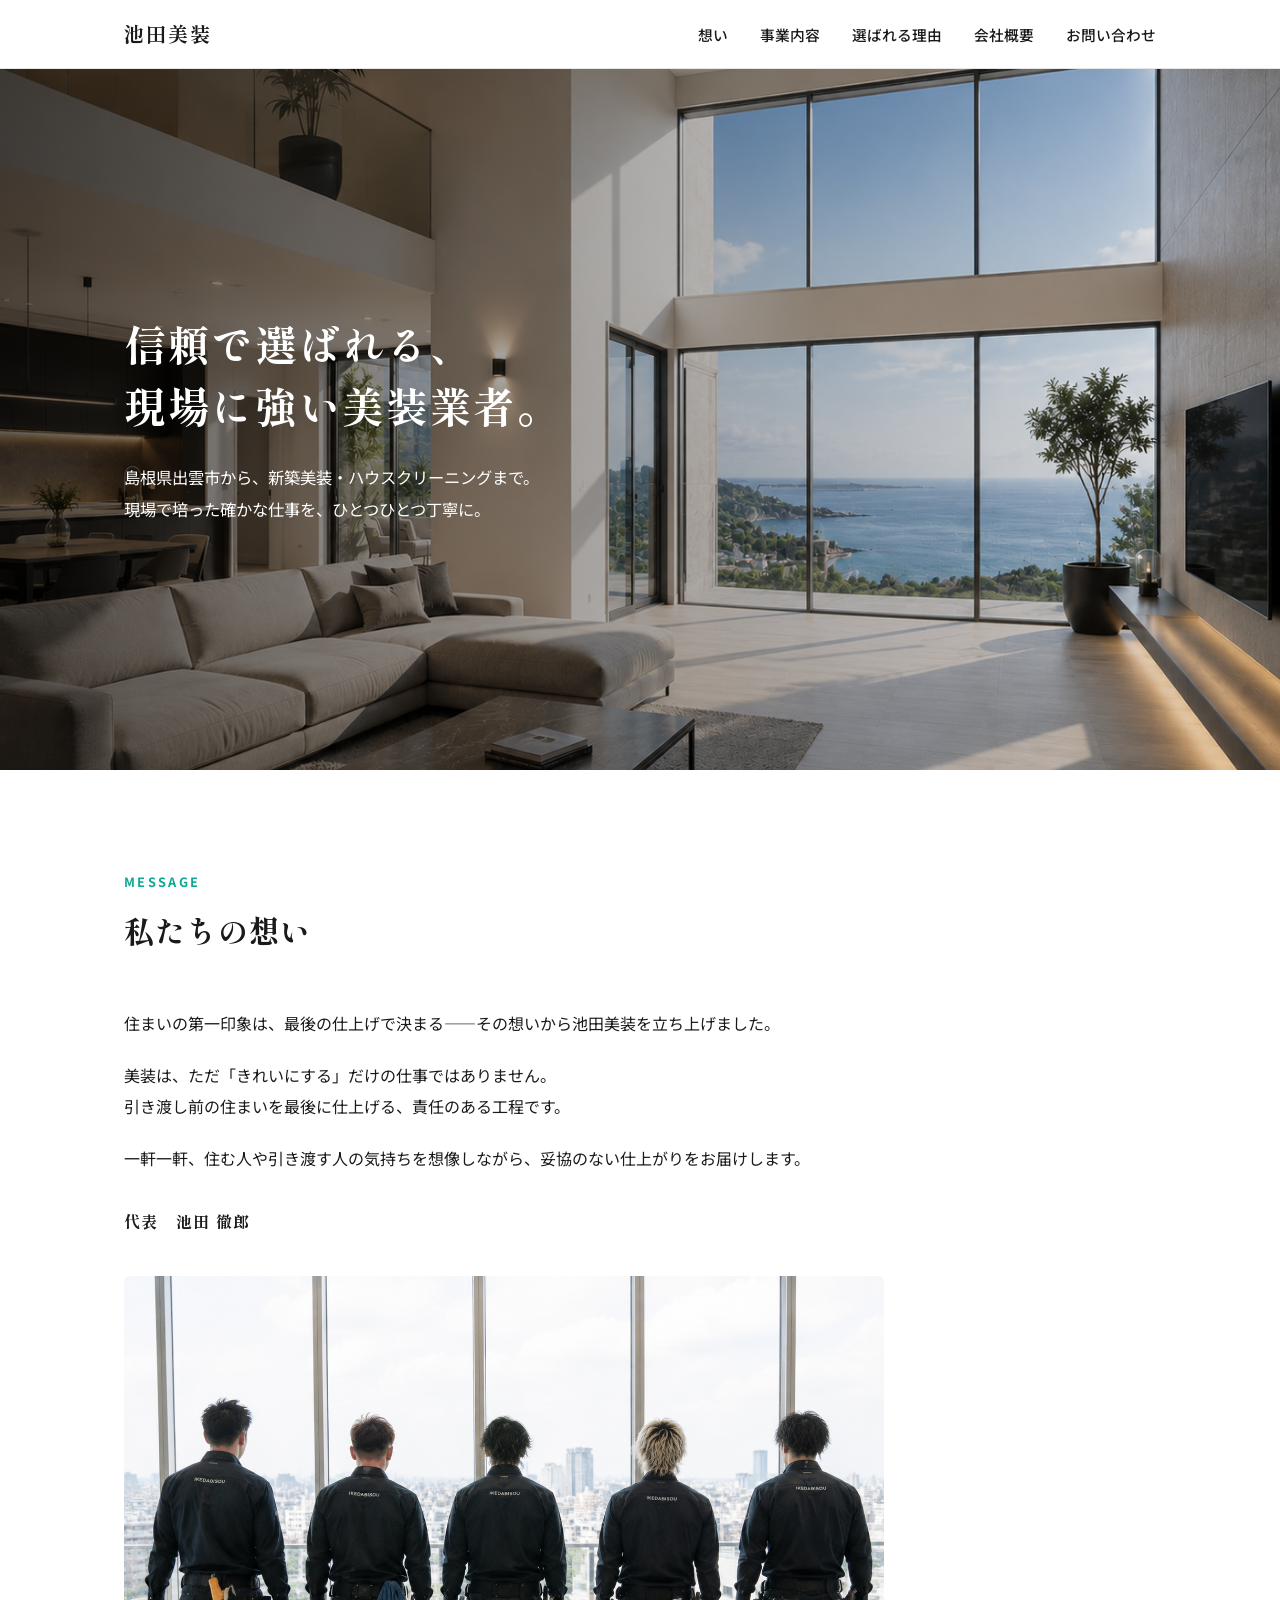
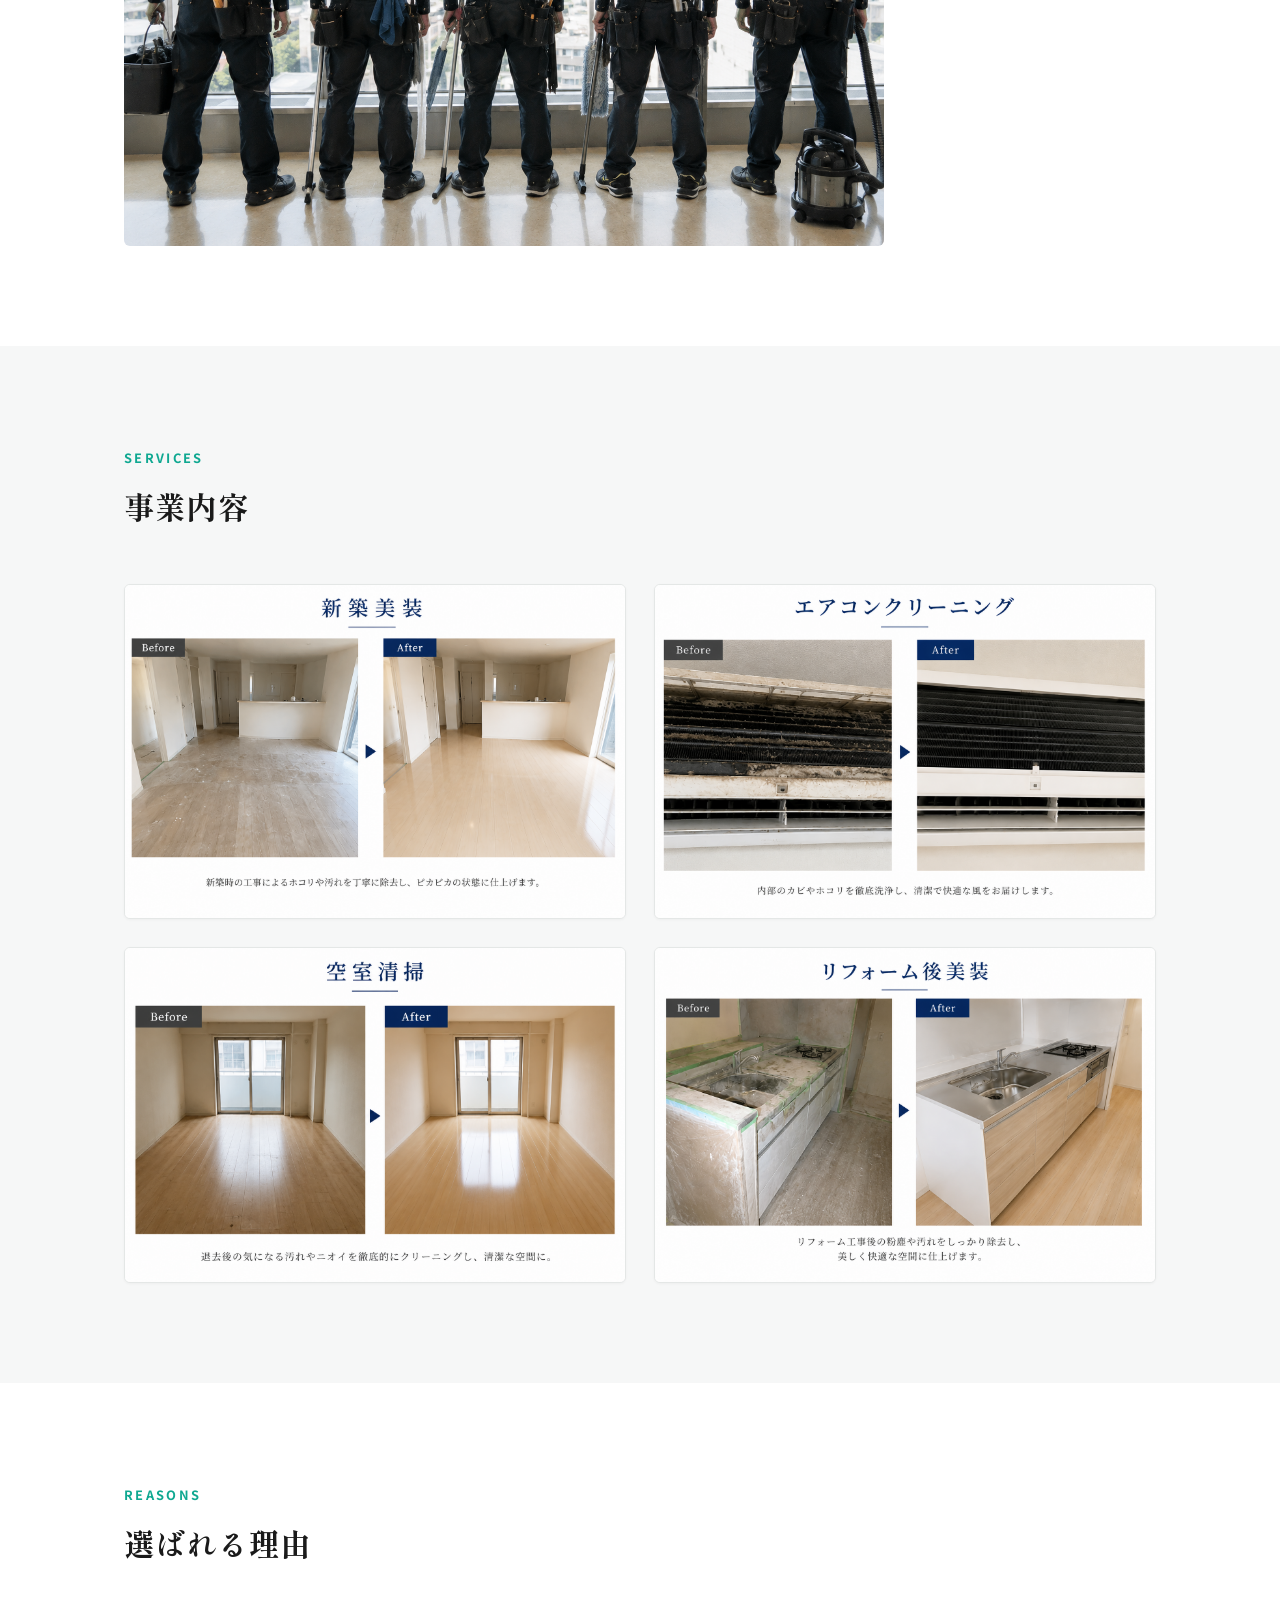
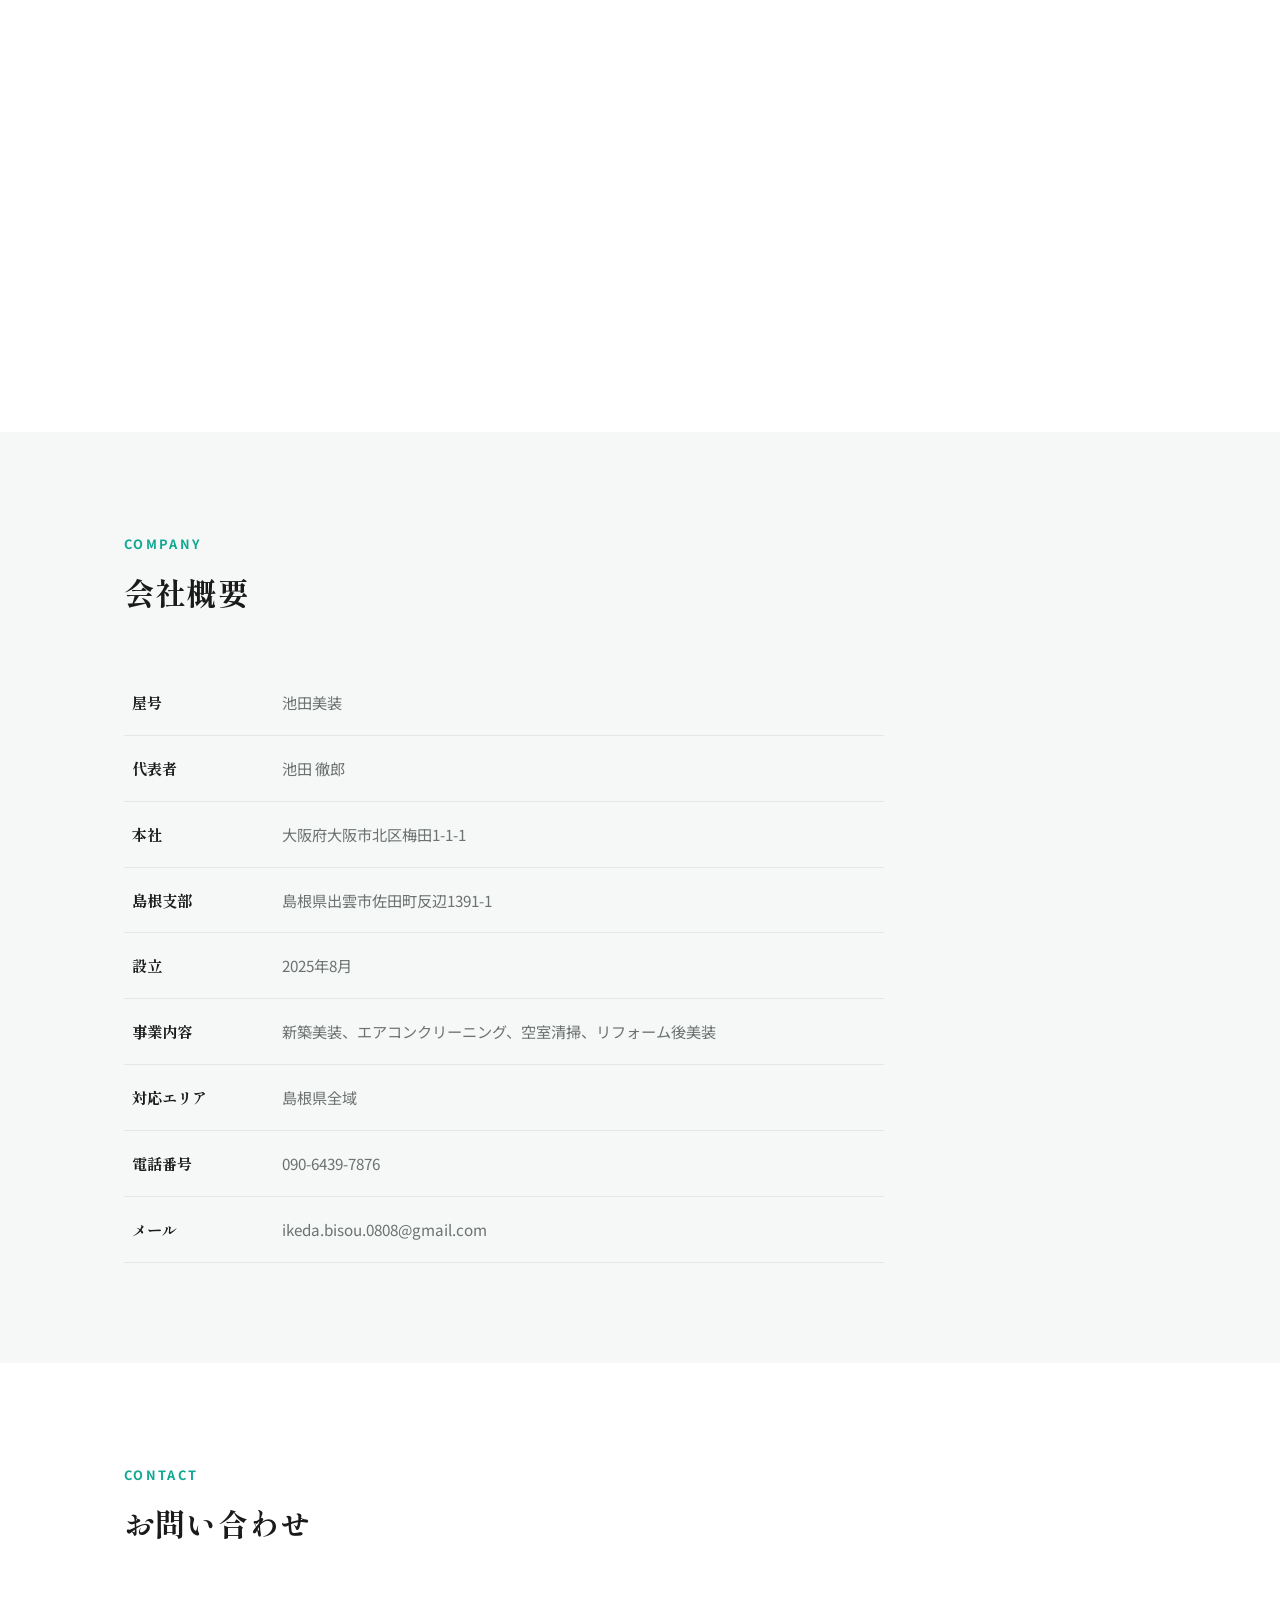
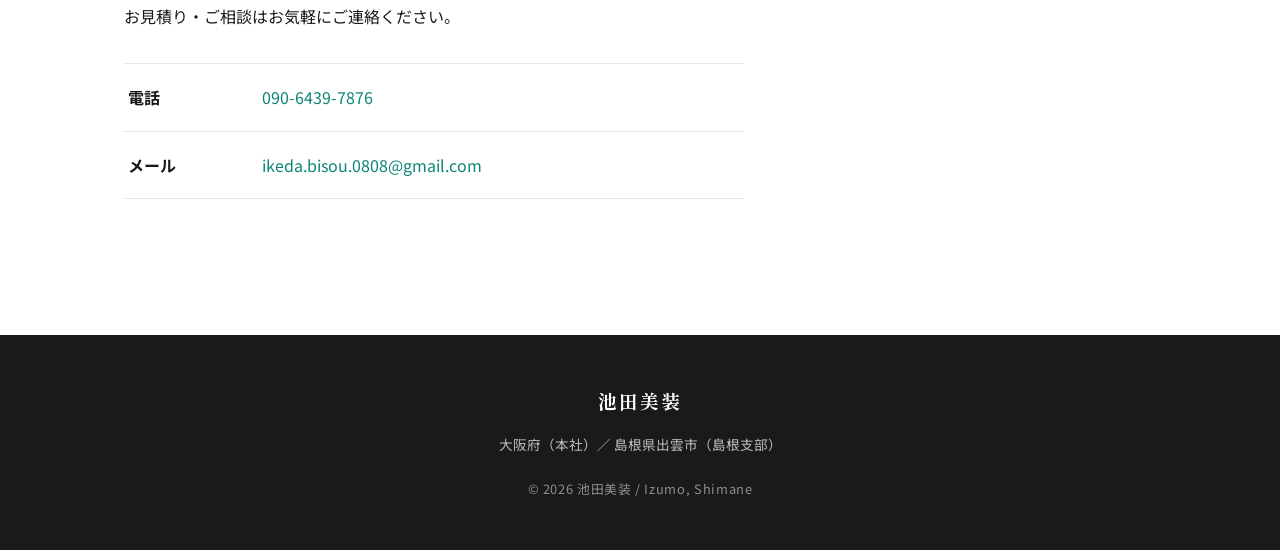
==== index.html @ 2b8f756f "池田美装 コーポレートサイト 初回公開版" ====
<!DOCTYPE html>
<html lang="ja">
<head>
  <meta charset="UTF-8" />
  <meta name="viewport" content="width=device-width, initial-scale=1.0" />
  <title>池田美装｜信頼で選ばれる、現場に強い美装業者</title>
  <meta name="description" content="池田美装（大阪本社／島根支部）。新築美装・ハウスクリーニングまで、現場で培った確かな仕事を丁寧にお届けします。" />

  <!-- Google Fonts: Noto Sans JP -->
  <link rel="preconnect" href="https://fonts.googleapis.com" />
  <link rel="preconnect" href="https://fonts.gstatic.com" crossorigin />
  <link href="https://fonts.googleapis.com/css2?family=Noto+Sans+JP:wght@400;500;700&family=Shippori+Mincho:wght@500;700;800&display=swap" rel="stylesheet" />

  <link rel="stylesheet" href="css/style.css" />
</head>
<body>

  <!-- ① ヘッダー（固定ナビ） -->
  <header class="site-header" id="top">
    <div class="container header-inner">
      <!-- ロゴ：ロゴ画像があれば <img src="assets/logo.svg" alt="池田美装"> に差し替え【要差し替え】 -->
      <a href="#top" class="logo">池田美装</a>

      <nav class="nav" id="nav">
        <ul>
          <li><a href="#message">想い</a></li>
          <li><a href="#services">事業内容</a></li>
          <li><a href="#reasons">選ばれる理由</a></li>
          <li><a href="#company">会社概要</a></li>
          <li><a href="#contact">お問い合わせ</a></li>
        </ul>
      </nav>

      <button class="hamburger" id="hamburger" aria-label="メニューを開く" aria-expanded="false" aria-controls="nav">
        <span></span><span></span><span></span>
      </button>
    </div>
  </header>

  <main>

    <!-- ② ヒーロー -->
    <!-- 背景画像【要差し替え：ヒーロー画像】 assets/hero.jpg を用意したら style.css の .hero の background を有効化 -->
    <section class="hero" id="hero">
      <div class="hero-overlay"></div>
      <div class="container hero-content fade-in">
        <h1 class="hero-title">信頼で選ばれる、<br />現場に強い美装業者。</h1>
        <p class="hero-sub">
          島根県出雲市から、新築美装・ハウスクリーニングまで。<br />
          現場で培った確かな仕事を、ひとつひとつ丁寧に。
        </p>
      </div>
    </section>

    <!-- ③ 想い・代表メッセージ -->
    <section class="section message" id="message">
      <div class="container">
        <p class="section-label">Message</p>
        <h2 class="section-title">私たちの想い</h2>
        <div class="message-body fade-in">
          <p>
            住まいの第一印象は、最後の仕上げで決まる——その想いから池田美装を立ち上げました。
          </p>
          <p>
            美装は、ただ「きれいにする」だけの仕事ではありません。<br />
            引き渡し前の住まいを最後に仕上げる、責任のある工程です。
          </p>
          <p>
            一軒一軒、住む人や引き渡す人の気持ちを想像しながら、妥協のない仕上がりをお届けします。
          </p>
          <p class="signature">代表　池田 徹郎</p>
          <img class="message-photo" src="assets/team.png" alt="池田美装のスタッフ" loading="lazy" />
        </div>
      </div>
    </section>

    <!-- ④ 事業内容 -->
    <section class="section services" id="services">
      <div class="container">
        <p class="section-label">Services</p>
        <h2 class="section-title">事業内容</h2>
        <div class="service-grid">
          <div class="service-card fade-in">
            <img src="assets/service-shinchiku.png" alt="新築美装：新築時の工事によるホコリや汚れを丁寧に除去し、ピカピカの状態に仕上げます。" loading="lazy" />
          </div>
          <div class="service-card fade-in">
            <img src="assets/service-aircon.png" alt="エアコンクリーニング：内部のカビやホコリを徹底洗浄し、清潔で快適な風をお届けします。" loading="lazy" />
          </div>
          <div class="service-card fade-in">
            <img src="assets/service-akishitsu.png" alt="空室清掃：退去後の気になる汚れやニオイを徹底的にクリーニングし、清潔な空間に。" loading="lazy" />
          </div>
          <div class="service-card fade-in">
            <img src="assets/service-reform.png" alt="リフォーム後美装：リフォーム工事後の粉塵や汚れをしっかり除去し、美しく快適な空間に仕上げます。" loading="lazy" />
          </div>
        </div>
      </div>
    </section>

    <!-- ⑤ 選ばれる理由 -->
    <section class="section reasons" id="reasons">
      <div class="container">
        <p class="section-label">Reasons</p>
        <h2 class="section-title">選ばれる理由</h2>
        <div class="reason-grid">
          <div class="reason-item fade-in">
            <span class="reason-num">01</span>
            <h3>現場目線の品質管理</h3>
            <p>一邸ごとに基準を揃え、仕上がりにムラを出しません。</p>
          </div>
          <div class="reason-item fade-in">
            <span class="reason-num">02</span>
            <h3>工務店・不動産会社との安定取引</h3>
            <p>継続して任せていただける信頼関係を築いています。</p>
          </div>
          <div class="reason-item fade-in">
            <span class="reason-num">03</span>
            <h3>島根県全域に対応</h3>
            <p>出雲を拠点に県内どこへでも伺います。</p>
          </div>
          <div class="reason-item fade-in">
            <span class="reason-num">04</span>
            <h3>一貫した責任施工</h3>
            <p>受注から仕上げ・検査まで責任を持って対応します。</p>
          </div>
        </div>
      </div>
    </section>

    <!-- ⑥ 会社概要 -->
    <!-- ※法人化（合同会社池田美装）後は「屋号」→「社名」、「代表者」→「代表社員」に差し替える -->
    <section class="section company" id="company">
      <div class="container">
        <p class="section-label">Company</p>
        <h2 class="section-title">会社概要</h2>
        <div class="company-table fade-in">
          <table>
            <tbody>
              <tr><th>屋号</th><td>池田美装</td></tr>
              <tr><th>代表者</th><td>池田 徹郎</td></tr>
              <tr><th>本社</th><td>大阪府大阪市北区梅田1-1-1</td></tr>
              <tr><th>島根支部</th><td>島根県出雲市佐田町反辺1391-1</td></tr>
              <tr><th>設立</th><td>2025年8月</td></tr>
              <tr><th>事業内容</th><td>新築美装、エアコンクリーニング、空室清掃、リフォーム後美装</td></tr>
              <tr><th>対応エリア</th><td>島根県全域</td></tr>
              <tr><th>電話番号</th><td>090-6439-7876</td></tr>
              <tr><th>メール</th><td>ikeda.bisou.0808@gmail.com</td></tr>
            </tbody>
          </table>
        </div>
      </div>
    </section>

    <!-- ⑦ お問い合わせ -->
    <section class="section contact" id="contact">
      <div class="container">
        <p class="section-label">Contact</p>
        <h2 class="section-title">お問い合わせ</h2>
        <div class="contact-inner fade-in">
          <p class="contact-lead">お見積り・ご相談はお気軽にご連絡ください。</p>
          <dl class="contact-list">
            <div>
              <dt>電話</dt>
              <dd><a href="tel:09064397876">090-6439-7876</a></dd>
            </div>
            <div>
              <dt>メール</dt>
              <dd><a href="mailto:ikeda.bisou.0808@gmail.com">ikeda.bisou.0808@gmail.com</a></dd>
            </div>
          </dl>
        </div>
      </div>
    </section>

  </main>

  <!-- ⑧ フッター -->
  <footer class="site-footer">
    <div class="container footer-inner">
      <p class="footer-logo">池田美装</p>
      <p class="footer-addr">大阪府（本社）／ 島根県出雲市（島根支部）</p>
      <p class="footer-copy">&copy; 2026 池田美装 / Izumo, Shimane</p>
    </div>
  </footer>

  <script src="js/main.js"></script>
</body>
</html>
---- css/style.css ----
/* =========================================================
   池田美装 コーポレートサイト スタイル
   ブランドカラーは :root の --brand 一箇所で管理
   ========================================================= */

:root {
  --brand: #0fa891;          /* ブランドカラー（美装見積りナビと統一） */
  --brand-dark: #0c8576;     /* ホバー等で使う濃いめ */
  --text: #1a1a1a;           /* 基本文字色 */
  --text-light: #6b7270;     /* 補助テキスト */
  --bg: #ffffff;             /* 背景（白） */
  --bg-gray: #f6f7f7;        /* 薄いグレー背景 */
  --border: #e4e7e6;         /* 罫線 */
  --container: 1080px;       /* コンテナ最大幅 */
  --radius: 6px;
  --font-body: "Noto Sans JP", sans-serif;              /* 本文 */
  --font-heading: "Shippori Mincho", "Noto Serif JP", serif; /* 見出し（明朝） */
}

/* ---------- リセット ---------- */
*,
*::before,
*::after { box-sizing: border-box; }

html { scroll-behavior: smooth; }

body {
  margin: 0;
  font-family: var(--font-body);
  font-weight: 400;
  color: var(--text);
  background: var(--bg);
  line-height: 1.9;
  -webkit-font-smoothing: antialiased;
}

img { max-width: 100%; display: block; }

a { color: inherit; text-decoration: none; }

h1, h2, h3, p { margin: 0; }

/* オシャレな見出し書体（明朝系）。本文は Noto Sans JP のまま */
.logo,
.hero-title,
.section-title,
.service-card h3,
.reason-item h3,
.signature,
.footer-logo,
.company-table th {
  font-family: var(--font-heading);
}

/* ---------- 共通レイアウト ---------- */
.container {
  width: 100%;
  max-width: var(--container);
  margin: 0 auto;
  padding: 0 24px;
}

.section { padding: 100px 0; }

.section-label {
  color: var(--brand);
  font-weight: 700;
  font-size: 0.8rem;
  letter-spacing: 0.18em;
  text-transform: uppercase;
  margin-bottom: 8px;
}

.section-title {
  font-size: 1.9rem;
  font-weight: 700;
  letter-spacing: 0.04em;
  margin-bottom: 48px;
}

/* ---------- ① ヘッダー ---------- */
.site-header {
  position: fixed;
  top: 0;
  left: 0;
  width: 100%;
  background: rgba(255, 255, 255, 0.95);
  backdrop-filter: saturate(180%) blur(8px);
  border-bottom: 1px solid var(--border);
  z-index: 1000;
}

.header-inner {
  display: flex;
  align-items: center;
  justify-content: space-between;
  height: 68px;
}

.logo {
  font-weight: 700;
  font-size: 1.25rem;
  letter-spacing: 0.1em;
  color: var(--text);
}

.nav ul {
  display: flex;
  gap: 32px;
  list-style: none;
  margin: 0;
  padding: 0;
}

.nav a {
  font-size: 0.92rem;
  font-weight: 500;
  position: relative;
  transition: color 0.2s;
}

.nav a:hover { color: var(--brand); }

.nav a::after {
  content: "";
  position: absolute;
  left: 0;
  bottom: -6px;
  width: 0;
  height: 2px;
  background: var(--brand);
  transition: width 0.25s;
}

.nav a:hover::after { width: 100%; }

/* ハンバーガー（スマホ用、PCでは非表示） */
.hamburger {
  display: none;
  flex-direction: column;
  justify-content: center;
  gap: 5px;
  width: 40px;
  height: 40px;
  padding: 0;
  border: none;
  background: transparent;
  cursor: pointer;
}

.hamburger span {
  display: block;
  width: 24px;
  height: 2px;
  background: var(--text);
  transition: transform 0.3s, opacity 0.3s;
}

.hamburger.is-open span:nth-child(1) { transform: translateY(7px) rotate(45deg); }
.hamburger.is-open span:nth-child(2) { opacity: 0; }
.hamburger.is-open span:nth-child(3) { transform: translateY(-7px) rotate(-45deg); }

/* ---------- ② ヒーロー ---------- */
.hero {
  position: relative;
  min-height: 78vh;
  display: flex;
  align-items: center;
  margin-top: 68px; /* 固定ヘッダー分 */
  background: url("../assets/hero.png") center / cover no-repeat;
  color: #fff;
  overflow: hidden;
}

.hero-overlay {
  position: absolute;
  inset: 0;
  /* 左ほど濃い暗幕。白文字を読みやすくしつつ右側の眺望は活かす */
  background: linear-gradient(90deg, rgba(0, 0, 0, 0.62) 0%, rgba(0, 0, 0, 0.32) 45%, rgba(0, 0, 0, 0.05) 100%);
}

.hero-content { position: relative; }

.hero-title {
  font-size: 2.6rem;
  font-weight: 700;
  line-height: 1.5;
  letter-spacing: 0.04em;
  margin-bottom: 24px;
}

.hero-sub {
  font-size: 1.02rem;
  font-weight: 400;
  line-height: 2;
  max-width: 640px;
}

/* ---------- ③ 想い ---------- */
.message { background: var(--bg); }

.message-body { max-width: 760px; }

.message-body p { margin-bottom: 22px; }

.signature {
  margin-top: 32px;
  font-weight: 700;
  letter-spacing: 0.08em;
}

.message-photo {
  width: 100%;
  border-radius: var(--radius);
  margin-top: 40px;
  display: block;
}

/* ---------- ④ 事業内容 ---------- */
.services { background: var(--bg-gray); }

.service-grid {
  display: grid;
  grid-template-columns: repeat(2, 1fr);
  gap: 28px;
}

/* 各サービスは「タイトル＋Before/After＋説明」入りの1枚画像で表示 */
.service-card {
  background: var(--bg);
  border: 1px solid var(--border);
  border-radius: var(--radius);
  overflow: hidden;
  box-shadow: 0 1px 3px rgba(0, 0, 0, 0.04);
  transition: transform 0.25s, box-shadow 0.25s;
}

.service-card:hover {
  transform: translateY(-4px);
  box-shadow: 0 8px 20px rgba(0, 0, 0, 0.08);
}

.service-card img {
  width: 100%;
  height: auto;
  display: block;
}

/* ---------- ⑤ 選ばれる理由 ---------- */
.reasons { background: var(--bg); }

.reason-grid {
  display: grid;
  grid-template-columns: repeat(2, 1fr);
  gap: 40px 48px;
}

.reason-item {
  border-top: 2px solid var(--brand);
  padding-top: 22px;
}

.reason-num {
  display: block;
  color: var(--brand);
  font-weight: 700;
  font-size: 0.95rem;
  letter-spacing: 0.1em;
  margin-bottom: 10px;
}

.reason-item h3 {
  font-size: 1.12rem;
  font-weight: 700;
  margin-bottom: 10px;
}

.reason-item p {
  font-size: 0.94rem;
  color: var(--text-light);
}

/* ---------- ⑥ 会社概要 ---------- */
.company { background: var(--bg-gray); }

.company-table { max-width: 760px; }

.company-table table {
  width: 100%;
  border-collapse: collapse;
}

.company-table th,
.company-table td {
  text-align: left;
  vertical-align: top;
  padding: 18px 8px;
  border-bottom: 1px solid var(--border);
  font-size: 0.95rem;
}

.company-table th {
  width: 150px;
  font-weight: 700;
  color: var(--text);
  white-space: nowrap;
}

.company-table td { color: var(--text-light); }

/* ---------- ⑦ お問い合わせ ---------- */
.contact { background: var(--bg); }

.contact-inner { max-width: 620px; }

.contact-lead { margin-bottom: 32px; }

.contact-list {
  margin: 0 0 36px;
  border-top: 1px solid var(--border);
}

.contact-list > div {
  display: flex;
  gap: 24px;
  padding: 18px 4px;
  border-bottom: 1px solid var(--border);
}

.contact-list dt {
  width: 110px;
  font-weight: 700;
  flex-shrink: 0;
}

.contact-list dd { margin: 0; }

.contact-list a { color: var(--brand-dark); }

.contact-list a:hover { text-decoration: underline; }

.sns-links { display: flex; gap: 16px; }

.sns-link {
  display: inline-flex;
  align-items: center;
  justify-content: center;
  width: 46px;
  height: 46px;
  border-radius: 50%;
  background: var(--bg-gray);
  color: var(--brand-dark);
  transition: background 0.2s, color 0.2s, transform 0.2s;
}

.sns-link:hover {
  background: var(--brand);
  color: #fff;
  transform: translateY(-2px);
}

/* ---------- ⑧ フッター ---------- */
.site-footer {
  background: var(--text);
  color: #fff;
  padding: 48px 0;
}

.footer-inner { text-align: center; }

.footer-logo {
  font-weight: 700;
  font-size: 1.2rem;
  letter-spacing: 0.1em;
  margin-bottom: 12px;
}

.footer-addr {
  font-size: 0.85rem;
  color: rgba(255, 255, 255, 0.7);
  margin-bottom: 20px;
}

.footer-copy {
  font-size: 0.8rem;
  color: rgba(255, 255, 255, 0.5);
  letter-spacing: 0.05em;
}

/* ---------- スクロールフェードイン ---------- */
.fade-in {
  opacity: 0;
  transform: translateY(24px);
  transition: opacity 0.7s ease, transform 0.7s ease;
}

.fade-in.is-visible {
  opacity: 1;
  transform: none;
}

@media (prefers-reduced-motion: reduce) {
  .fade-in { opacity: 1; transform: none; transition: none; }
  html { scroll-behavior: auto; }
}

/* =========================================================
   レスポンシブ（ブレークポイント 768px）
   ========================================================= */
@media (max-width: 768px) {

  .section { padding: 64px 0; }
  .section-title { font-size: 1.5rem; margin-bottom: 32px; }

  /* ナビをスライドメニューに */
  .hamburger { display: flex; }

  .nav {
    position: fixed;
    top: 68px;
    right: 0;
    width: 70%;
    max-width: 300px;
    height: calc(100vh - 68px);
    background: var(--bg);
    border-left: 1px solid var(--border);
    transform: translateX(100%);
    transition: transform 0.3s ease;
    box-shadow: -8px 0 24px rgba(0, 0, 0, 0.06);
  }

  .nav.is-open { transform: translateX(0); }

  .nav ul {
    flex-direction: column;
    gap: 0;
    padding: 12px 0;
  }

  .nav li { border-bottom: 1px solid var(--border); }

  .nav a {
    display: block;
    padding: 16px 28px;
    font-size: 1rem;
  }

  .nav a::after { display: none; }

  /* ヒーロー */
  .hero { min-height: 64vh; }
  .hero-title { font-size: 1.8rem; }
  .hero-sub { font-size: 0.95rem; }

  /* グリッドを1カラムに */
  .service-grid { grid-template-columns: 1fr; gap: 20px; }
  .reason-grid { grid-template-columns: 1fr; gap: 32px; }

  /* 会社概要テーブルを縦積み */
  .company-table th,
  .company-table td {
    display: block;
    width: 100%;
    padding: 6px 4px;
    border-bottom: none;
  }

  .company-table th { padding-top: 16px; }

  .company-table td {
    padding-bottom: 16px;
    border-bottom: 1px solid var(--border);
  }

  /* お問い合わせ */
  .contact-list > div { flex-direction: column; gap: 4px; }
  .contact-list dt { width: auto; }
}
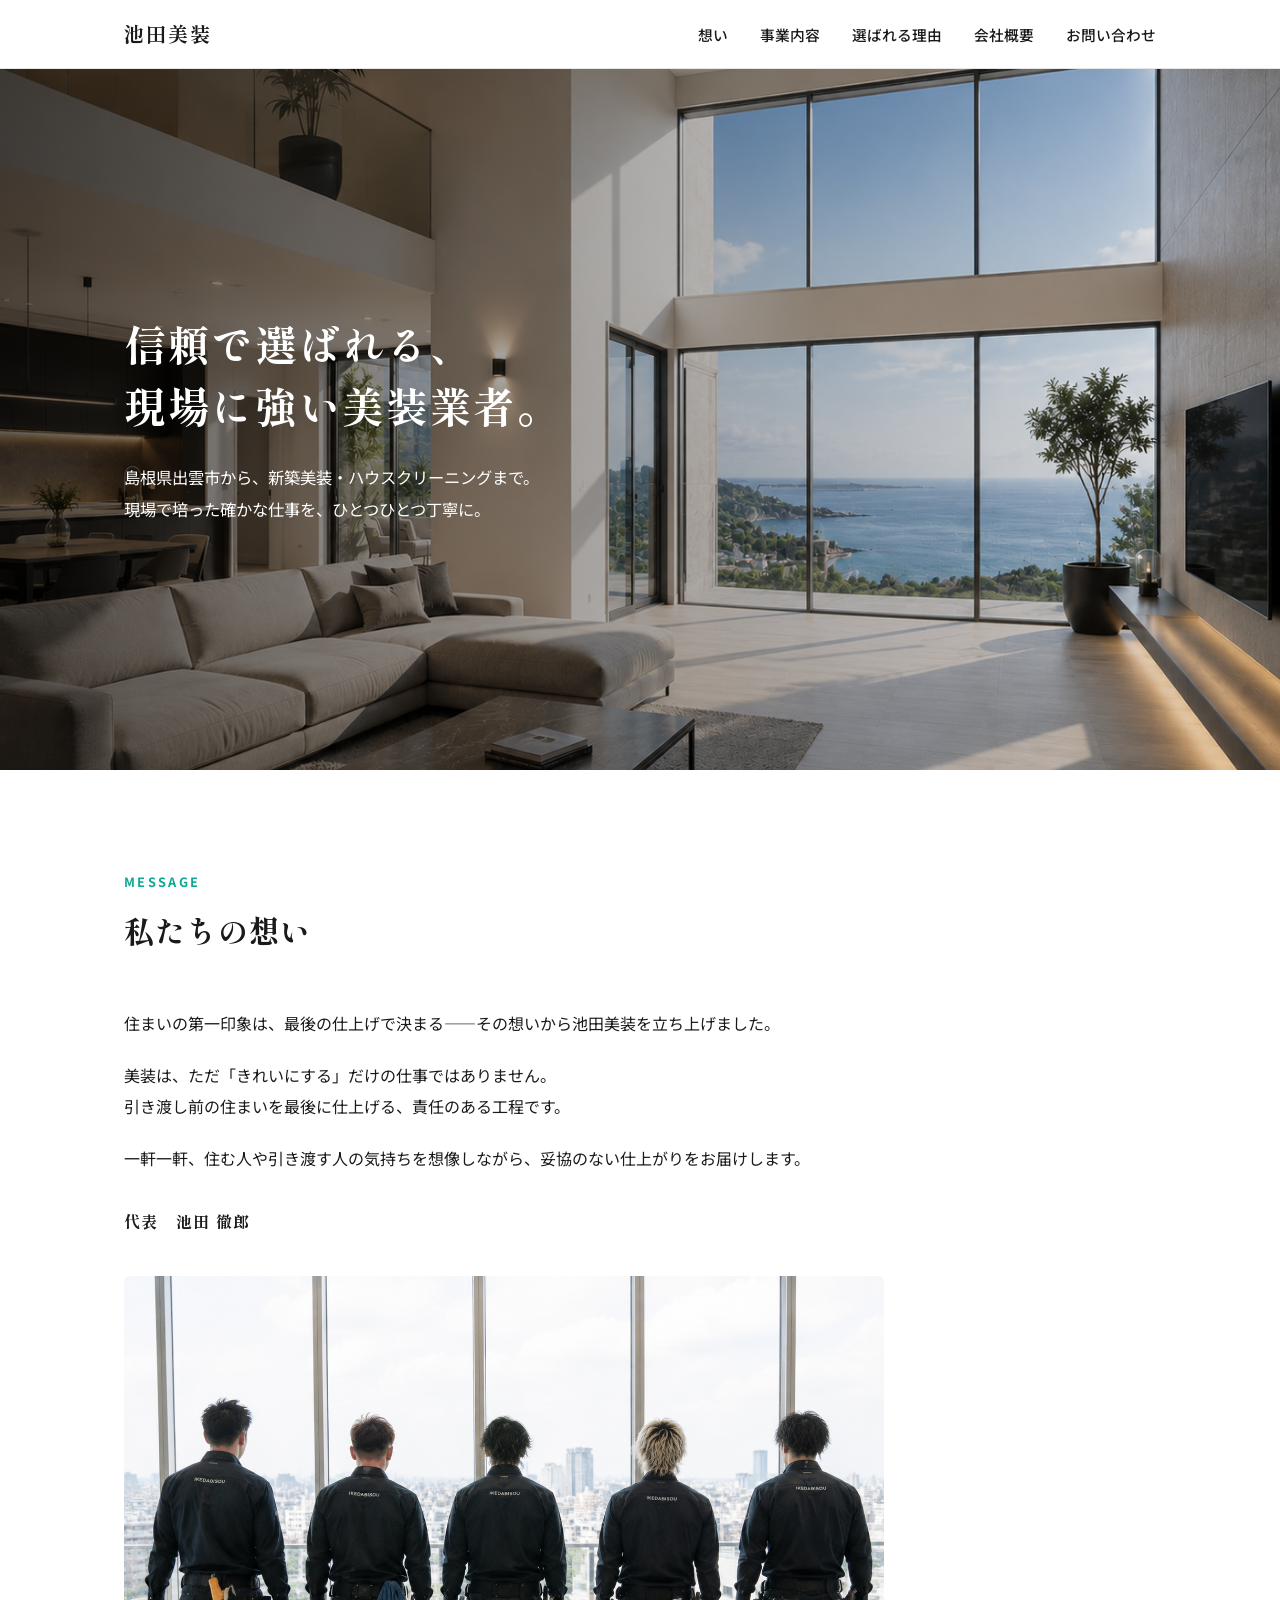
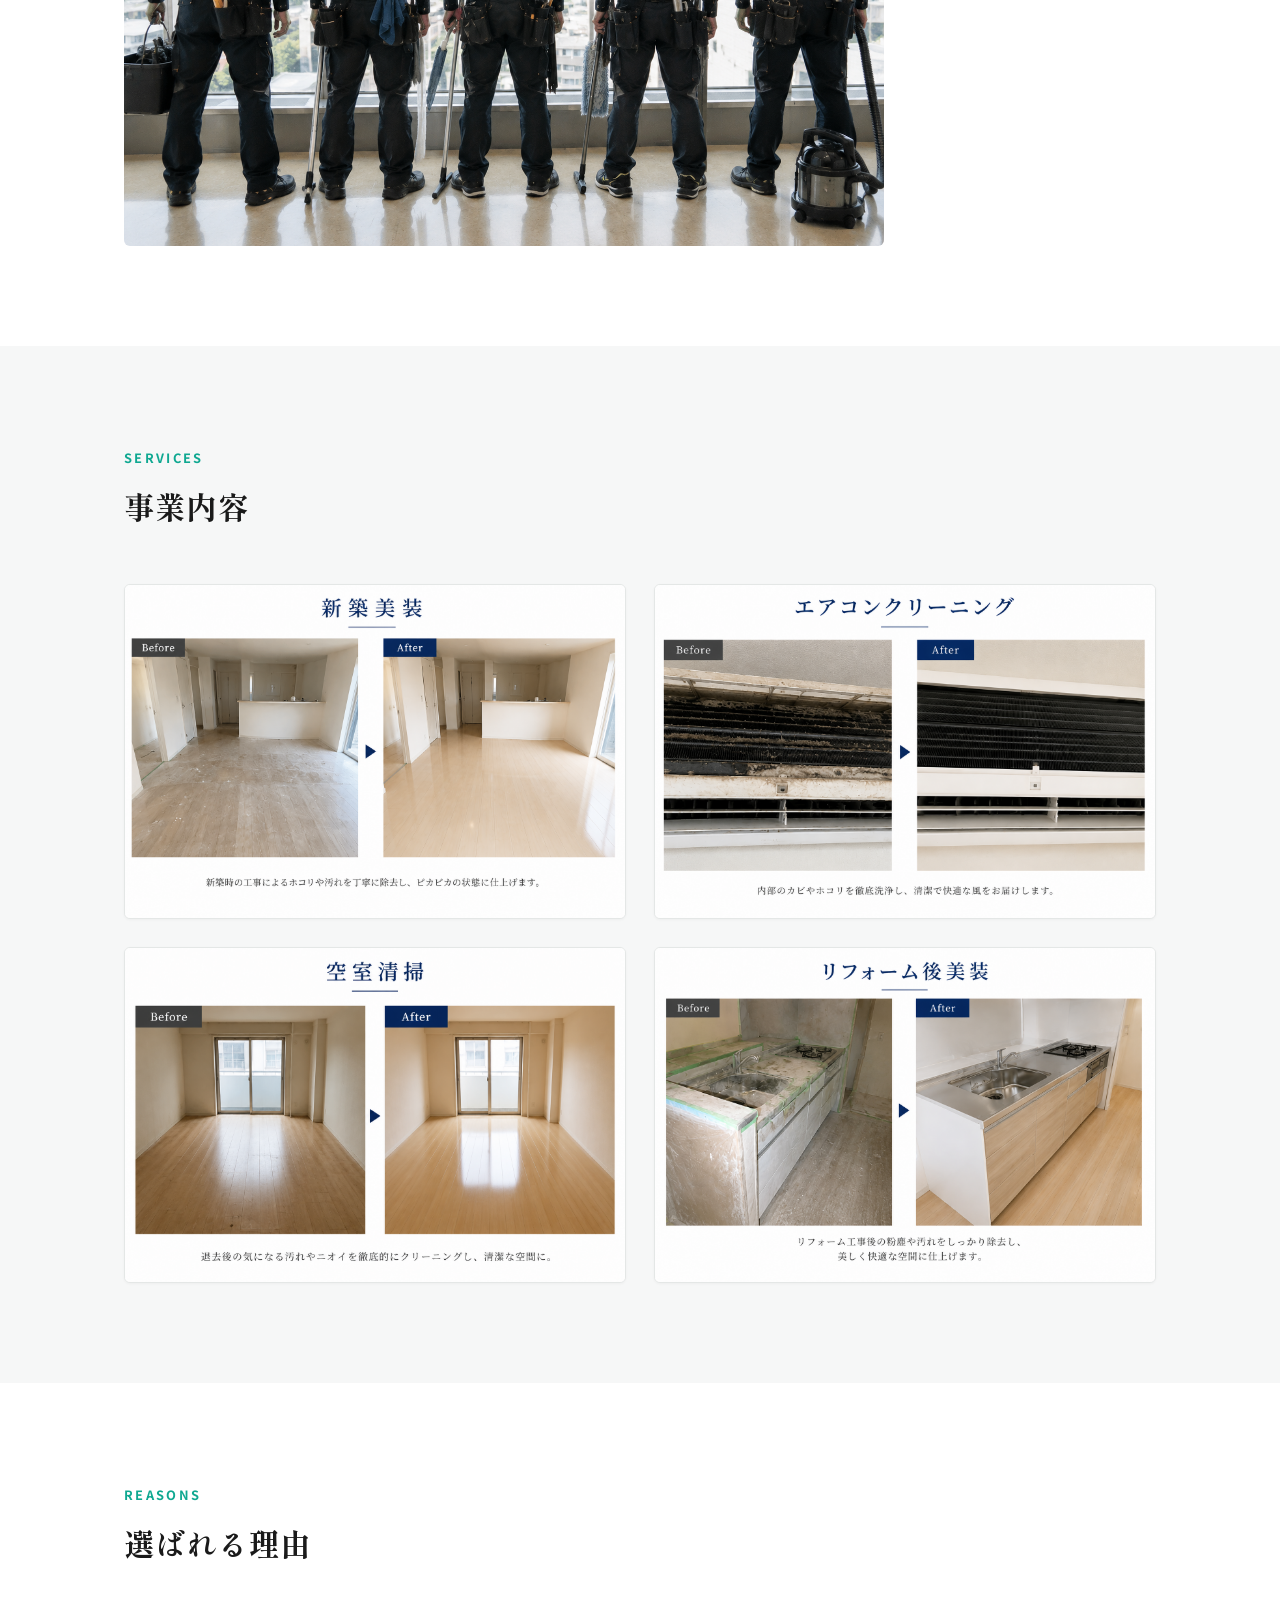
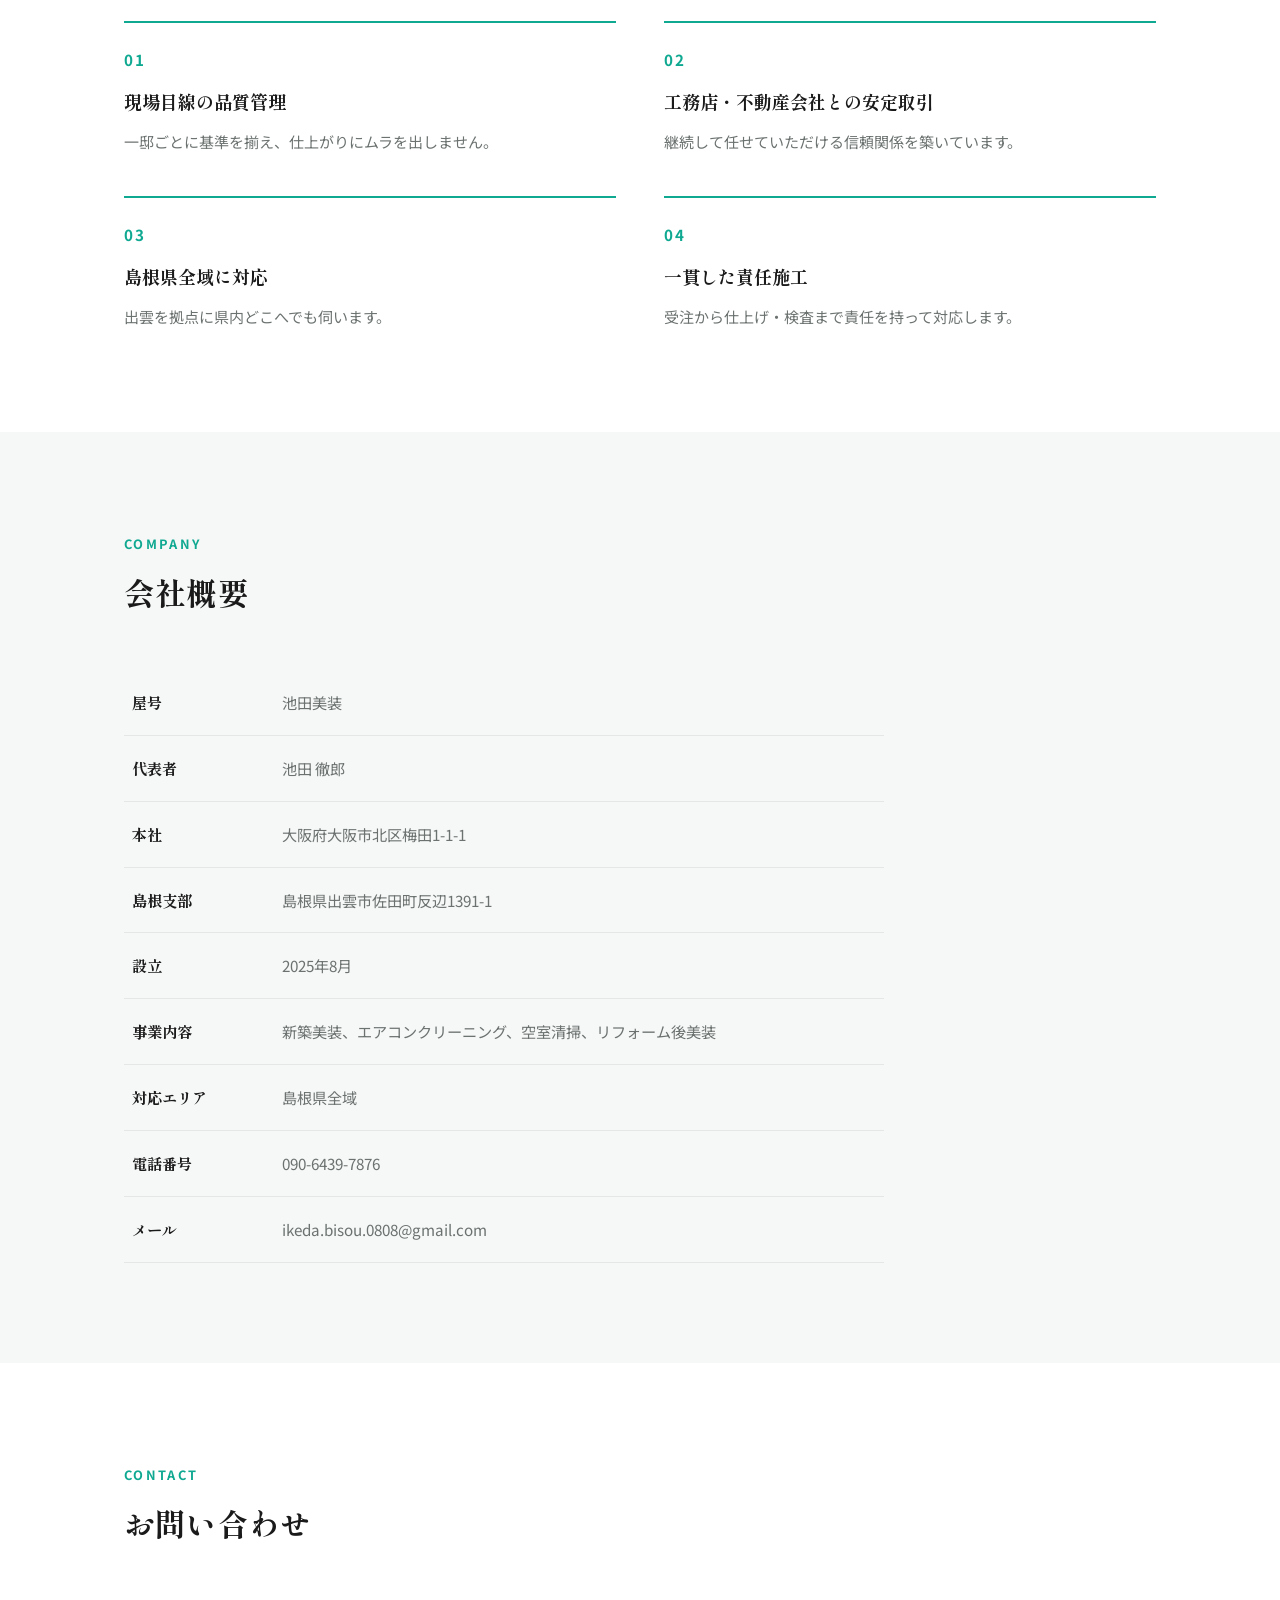
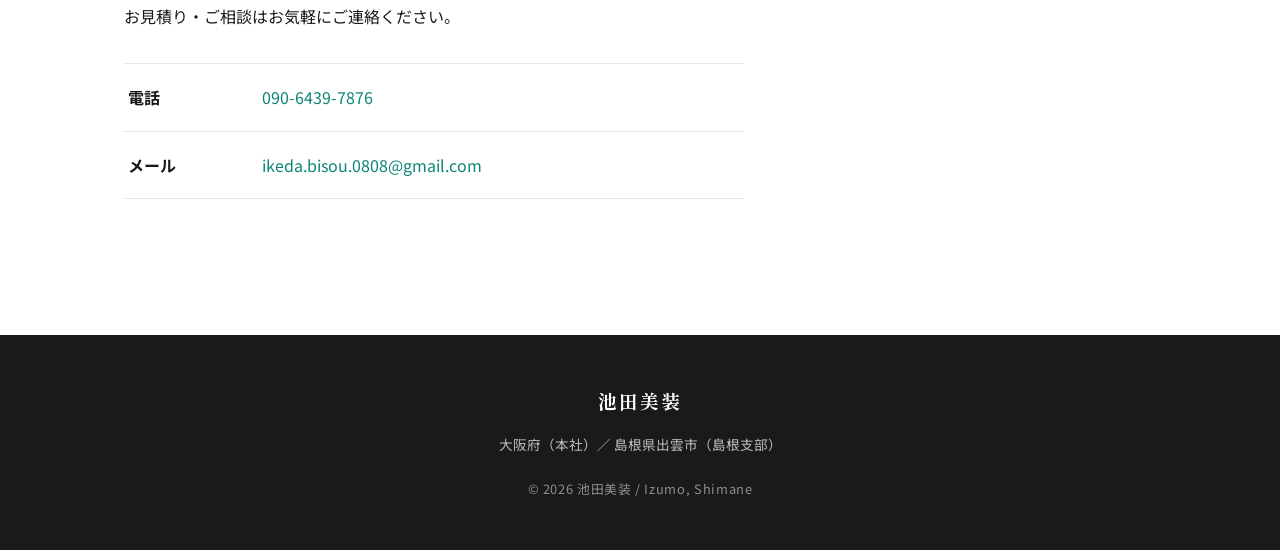
==== commit 206f9886: "Search Console認証タグ・sitemap・robots.txtを追加" ====
--- a/index.html
+++ b/index.html
@@ -5,6 +5,7 @@
   <meta name="viewport" content="width=device-width, initial-scale=1.0" />
   <title>池田美装｜信頼で選ばれる、現場に強い美装業者</title>
   <meta name="description" content="池田美装（大阪本社／島根支部）。新築美装・ハウスクリーニングまで、現場で培った確かな仕事を丁寧にお届けします。" />
+  <meta name="google-site-verification" content="N0ch6jWd7iq0cbVX5l1rIAt6r05kTIoBl20-rJRhMbs" />
 
   <!-- Google Fonts: Noto Sans JP -->
   <link rel="preconnect" href="https://fonts.googleapis.com" />
